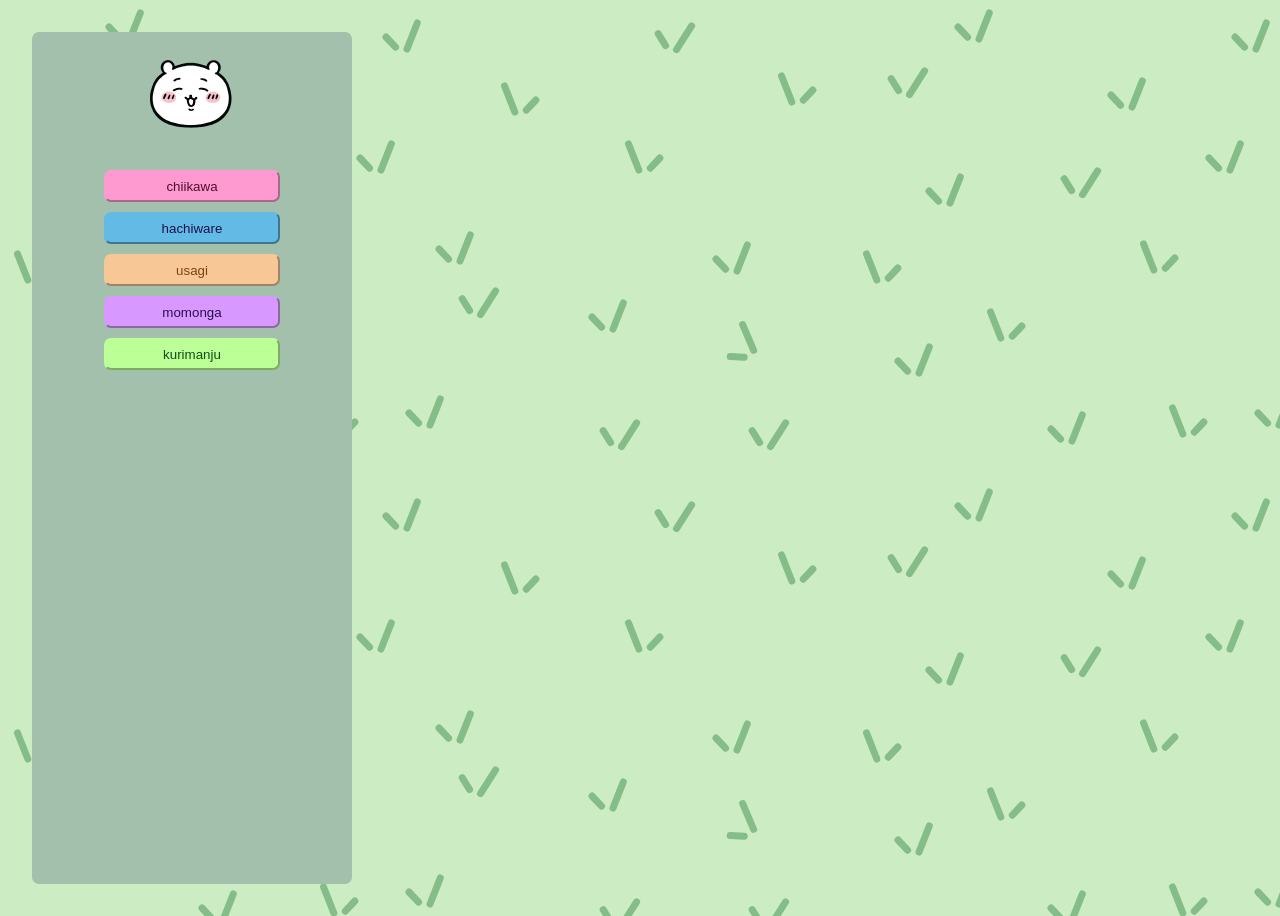
==== chiikawa.html @ da3a60dc "linking pages" ====
<!DOCTYPE html>
<html lang="en">
<head>
    <meta charset="UTF-8">
    <meta name="viewport" content="width=device-width, initial-scale=1.0">
    <title>Document</title>
    <link rel="stylesheet" href="./estils/style.css">
    <link rel="shortcut icon" href="./media/icon.webp" type="image/x-icon">
    <link rel="stylesheet" href="https://www.w3schools.com/w3css/5/w3.css">
    <link rel="stylesheet" href="https://fonts.googleapis.com/css?family=Roboto">

</head>
<body>
    <aside>
        <a href="index.html"><img src="./media/icon.webp" alt="" id="logo"></a>
        <a href="chiikawa.html"><button id="chiikawa-button">chiikawa</button></a>
        <a href="hachiware.html"><button id="hachiware-button">hachiware</button></a>
        <a href="usagi.html"><button id="usagi-button">usagi</button></a>
        <a href="momonga.html"><button id="momonga-button">momonga</button></a>
        <a href="kurimanju.html"><button id="kurimanju-button">kurimanju</button></a>
    </aside>
</body>
</html>
---- estils/style.css ----
body {
    background: url(/media/fondo.svg);
    min-height: 100vh;
    display: flex;
    align-items: flex-start;
    margin: 0;
}

aside {
    background-color: rgba(163, 192, 173, 1);
    width: 20rem;
    min-height: calc(100vh - 4rem);
    display: flex !important;
    flex-flow: column;
    align-items: center;
    justify-content: flex-start;
    border-radius: 7px;
    margin: 2rem;
    padding-top: 1rem;
    gap: 10px;
}

#logo {
    width: 6rem;
    height: 6rem;
    display: block;
    margin-bottom: 1rem;
}

#chiikawa-button,
#hachiware-button,
#hachiware-button,
#usagi-button,
#momonga-button,
#kurimanju-button {
    width: 11rem;
    height: 2rem;
    border-radius: 7px;
}

#chiikawa-button {
    color: rgb(78, 15, 46);
    background-color: rgb(255, 154, 208);
    border-color: rgb(255, 154, 208);

}

#hachiware-button {
    color: rgb(30, 15, 78);
    background-color: rgb(98, 186, 229);
    border-color: rgb(98, 186, 229);
    ;
}

#usagi-button {
    color: rgb(125, 66, 13);
    background-color: rgb(247, 199, 150);
    border-color: rgb(247, 199, 150);
}

#momonga-button {
    color: rgb(42, 15, 78);
    background-color: rgb(215, 152, 255);
    border-color: rgb(215, 152, 255);
}

#kurimanju-button {
    color: rgb(15, 78, 20);
    background-color: rgb(188, 255, 150);
    border-color: rgb(188, 255, 150);
}

#logo {
    width: 6rem;
    height: 6rem;
}

#carousel-container {
    margin-top: 5%;
    margin-left: 5%;
    display: flex;
}

.carousel.right {
        margin-top: 30%;
    color: pink;
    background-color: rgba(255, 76, 160, 0);
    border-style: none;
    width: 5rem;
    height: 5rem;

}
.carousel.left {
    margin-top: 30%;
    color: pink;
    background-color: rgb(248, 172, 255,0);
    border-style: none;
    width: 5rem;
    height: 5rem;

}
.card {
    display: none;
    transition: cubic-bezier(0.075, 0.82, 0.165, 1);

}

img {
    width: 70rem;
    height: 50rem;
}
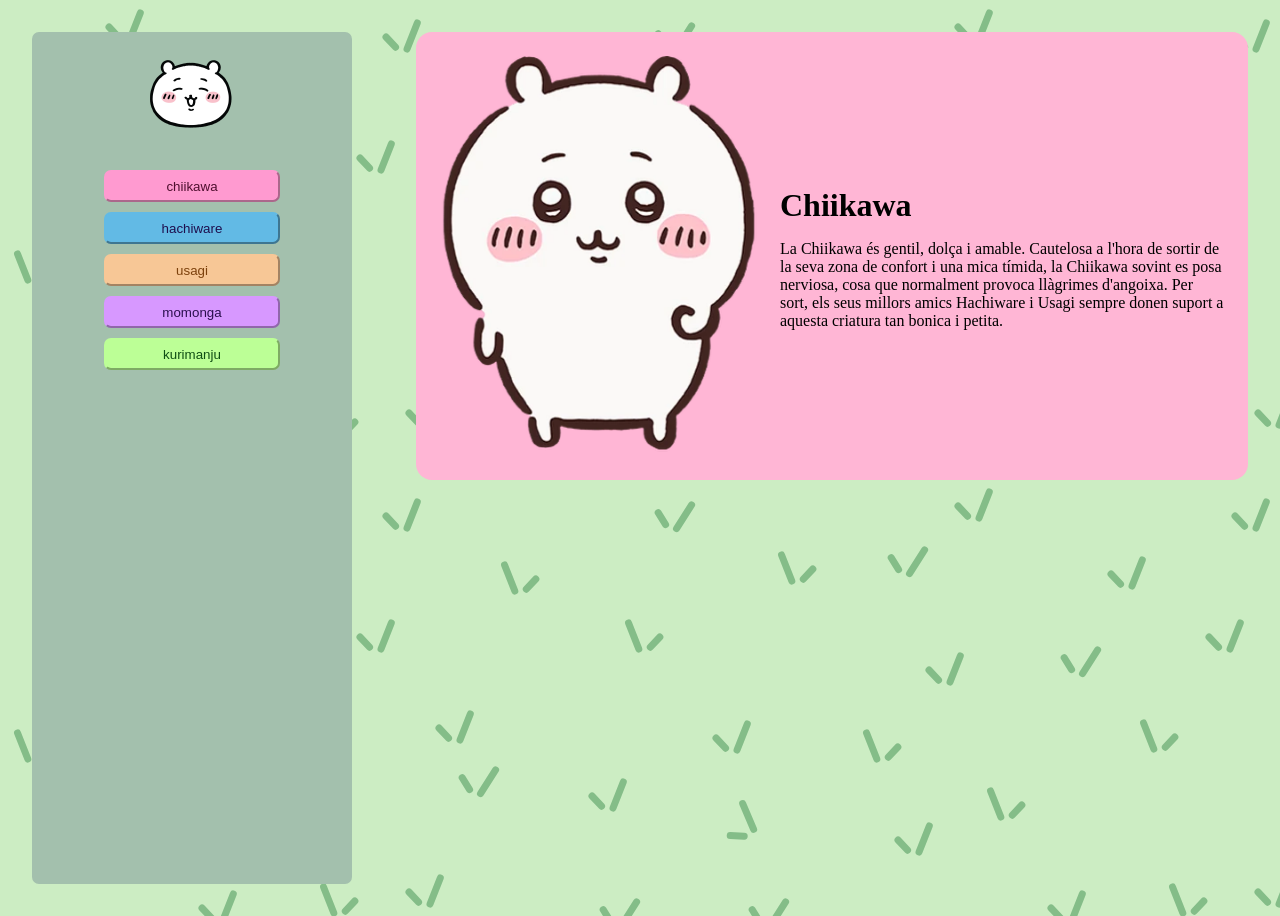
==== commit c9cdbff8: "adding info and images" ====
--- a/chiikawa.html
+++ b/chiikawa.html
@@ -1,5 +1,6 @@
 <!DOCTYPE html>
 <html lang="en">
+
 <head>
     <meta charset="UTF-8">
     <meta name="viewport" content="width=device-width, initial-scale=1.0">
@@ -7,9 +8,11 @@
     <link rel="stylesheet" href="./estils/style.css">
     <link rel="shortcut icon" href="./media/icon.webp" type="image/x-icon">
     <link rel="stylesheet" href="https://www.w3schools.com/w3css/5/w3.css">
+    <link rel="stylesheet" href="estils/card.css">
     <link rel="stylesheet" href="https://fonts.googleapis.com/css?family=Roboto">
 
 </head>
+
 <body>
     <aside>
         <a href="index.html"><img src="./media/icon.webp" alt="" id="logo"></a>
@@ -19,5 +22,30 @@
         <a href="momonga.html"><button id="momonga-button">momonga</button></a>
         <a href="kurimanju.html"><button id="kurimanju-button">kurimanju</button></a>
     </aside>
+    <main>
+        <div id="info-card">
+            <img src="./media/chiikawa.webp" alt="chiikawa" id="personaje">
+            <div>
+                <h1>Chiikawa</h1>
+                <p>La Chiikawa és gentil, dolça i amable. Cautelosa a l'hora de sortir de la seva zona de confort i una
+                    mica tímida, la Chiikawa sovint es posa nerviosa, cosa que normalment provoca llàgrimes d'angoixa.
+                    Per sort, els seus millors amics Hachiware i Usagi sempre donen suport a aquesta criatura tan bonica
+                    i petita.</p>
+            </div>
+        </div>
+
+        <div id="videos">
+            <iframe src="https://www.youtube.com/embed/SqHxRtYHN5U?si=kvVrjuJg3hHNGULl" title="YouTube video player"
+                frameborder="0"
+                allow="accelerometer; autoplay; clipboard-write; encrypted-media; gyroscope; picture-in-picture; web-share"
+                referrerpolicy="strict-origin-when-cross-origin" allowfullscreen></iframe>
+
+            <iframe src="https://www.youtube.com/embed/YKrNhAxC6f0?si=hrZwmKj901_6UMIQ" title="YouTube video player"
+                frameborder="0"
+                allow="accelerometer; autoplay; clipboard-write; encrypted-media; gyroscope; picture-in-picture; web-share"
+                referrerpolicy="strict-origin-when-cross-origin" allowfullscreen></iframe>
+        </div>
+    </main>
 </body>
+
 </html>
--- a/estils/card.css
+++ b/estils/card.css
@@ -0,0 +1,67 @@
+main {
+  flex: 1;
+  display: flex;
+  flex-direction: column;
+  gap: 20px;
+  padding: 2rem;
+}
+
+#info-card {
+  background: rgb(255, 182, 213);
+  border-radius: 16px;
+  display: flex;
+  align-items: center;
+  gap: 20px;
+  padding: 1.5rem;
+}
+
+#personaje {
+  width: 20rem;
+  height: 25rem;
+}
+
+#info-card h1 {
+  margin-bottom: 10px;
+}
+
+#videos {
+  display: flex;
+  gap: 40px;
+}
+
+#videos iframe {
+  flex: 1;
+  height: 315px;
+  border-radius: 12px;
+}
+
+
+@media (max-width: 768px) {
+  #info-card {
+    flex-direction: column;
+    text-align: center;
+  }
+
+  #personaje {
+    width: 120px;
+  }
+
+  #videos {
+    flex-direction: column;
+  }
+
+  main {
+    padding: 1rem;
+  }
+}
+
+/* móvil */
+@media (max-width: 480px) {
+  #personaje {
+    width: 90px;
+  }
+
+  #videos video {
+    height: 160px;
+  }
+}
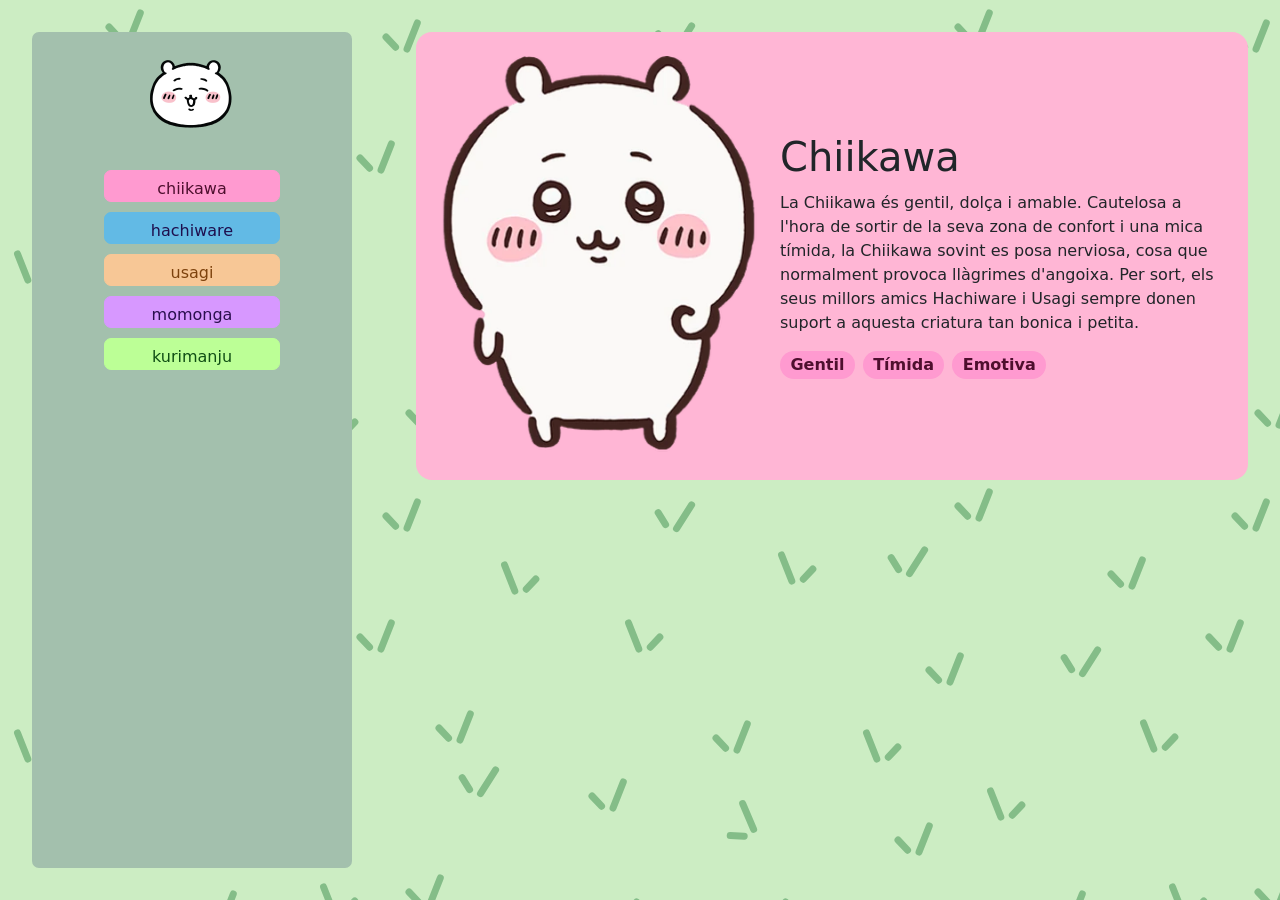
==== commit af8d63b3: "final touch" ====
--- a/chiikawa.html
+++ b/chiikawa.html
@@ -5,9 +5,9 @@
     <meta charset="UTF-8">
     <meta name="viewport" content="width=device-width, initial-scale=1.0">
     <title>Document</title>
+    <link rel="stylesheet" href="https://cdn.jsdelivr.net/npm/bootstrap@5.3.3/dist/css/bootstrap.min.css">
     <link rel="stylesheet" href="./estils/style.css">
     <link rel="shortcut icon" href="./media/icon.webp" type="image/x-icon">
-    <link rel="stylesheet" href="https://www.w3schools.com/w3css/5/w3.css">
     <link rel="stylesheet" href="estils/card.css">
     <link rel="stylesheet" href="https://fonts.googleapis.com/css?family=Roboto">
 
@@ -16,11 +16,11 @@
 <body>
     <aside>
         <a href="index.html"><img src="./media/icon.webp" alt="" id="logo"></a>
-        <a href="chiikawa.html"><button id="chiikawa-button">chiikawa</button></a>
-        <a href="hachiware.html"><button id="hachiware-button">hachiware</button></a>
-        <a href="usagi.html"><button id="usagi-button">usagi</button></a>
-        <a href="momonga.html"><button id="momonga-button">momonga</button></a>
-        <a href="kurimanju.html"><button id="kurimanju-button">kurimanju</button></a>
+        <a href="chiikawa.html"><button id="chiikawa-button" class="btn">chiikawa</button></a>
+        <a href="hachiware.html"><button id="hachiware-button" class="btn">hachiware</button></a>
+        <a href="usagi.html"><button id="usagi-button" class="btn">usagi</button></a>
+        <a href="momonga.html"><button id="momonga-button" class="btn">momonga</button></a>
+        <a href="kurimanju.html"><button id="kurimanju-button" class="btn">kurimanju</button></a>
     </aside>
     <main>
         <div id="info-card">
@@ -31,6 +31,11 @@
                     mica tímida, la Chiikawa sovint es posa nerviosa, cosa que normalment provoca llàgrimes d'angoixa.
                     Per sort, els seus millors amics Hachiware i Usagi sempre donen suport a aquesta criatura tan bonica
                     i petita.</p>
+                <div class="d-flex flex-wrap gap-2 mt-3">
+                    <span class="badge rounded-pill fs-6" style="background-color: rgb(255, 154, 208); color: rgb(78, 15, 46);">Gentil</span>
+                    <span class="badge rounded-pill fs-6" style="background-color: rgb(255, 154, 208); color: rgb(78, 15, 46);">Tímida</span>
+                    <span class="badge rounded-pill fs-6" style="background-color: rgb(255, 154, 208); color: rgb(78, 15, 46);">Emotiva</span>
+                </div>
             </div>
         </div>
 
@@ -46,6 +51,7 @@
                 referrerpolicy="strict-origin-when-cross-origin" allowfullscreen></iframe>
         </div>
     </main>
+    <script src="https://cdn.jsdelivr.net/npm/bootstrap@5.3.3/dist/js/bootstrap.bundle.min.js"></script>
 </body>
 
 </html>
